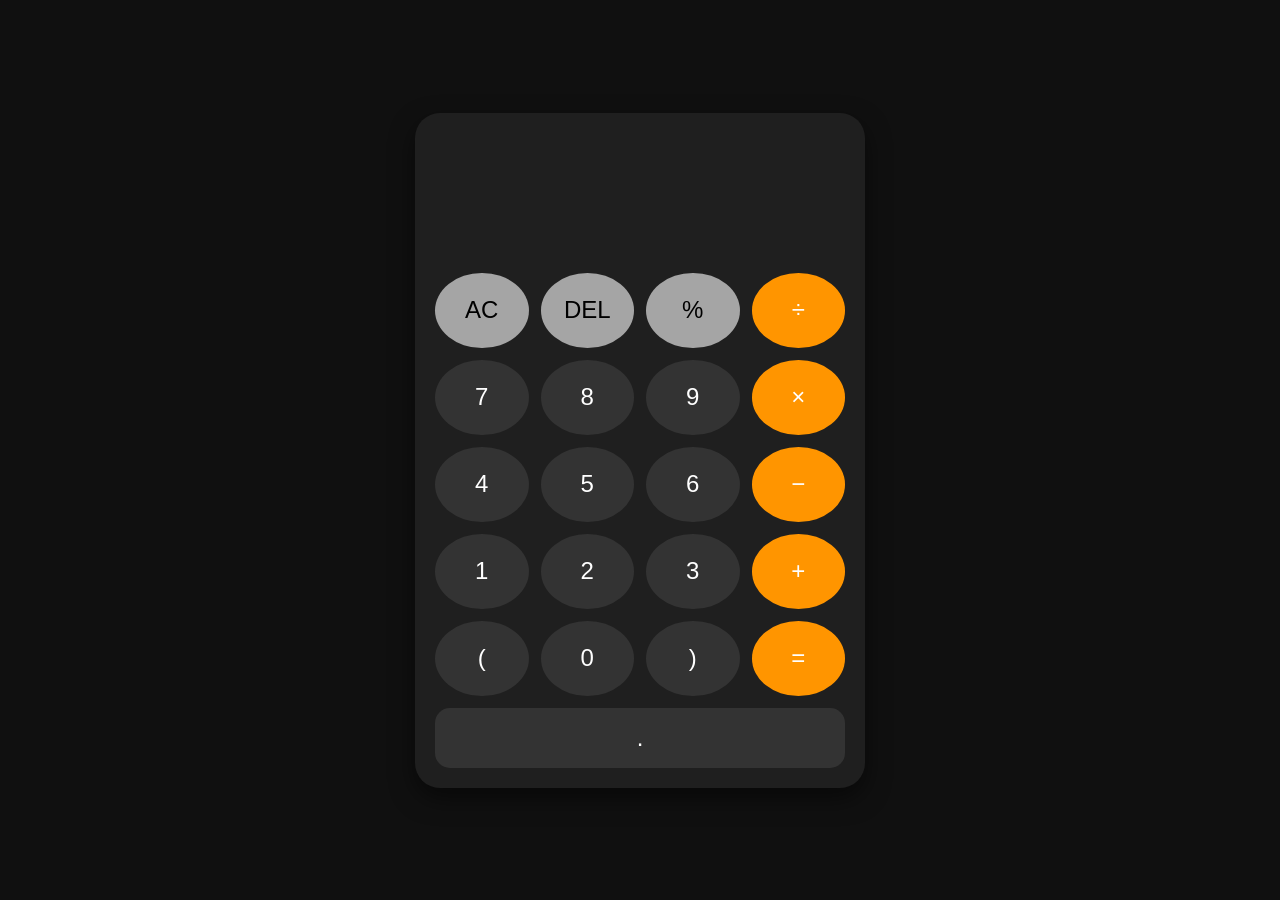
==== index.html @ 7e94d56d "calculator" ====
<!DOCTYPE html>
<html lang="en">

<head>
    <meta charset="UTF-8">
    <meta name="viewport" content="width=device-width, initial-scale=1.0">
    <title>Responsive Calculator</title>
    <link rel="stylesheet" href="style.css">
</head>

<body>

    <div class="calculator">

        <div class="display">
            <div id="history"></div>
            <div id="result"></div>
        </div>

        <div class="buttons">

            <button class="gray" onclick="clearDisplay()">AC</button>
            <button class="gray" onclick="deleteLast()">DEL</button>
            <button class="gray" onclick="append('%')">%</button>
            <button class="orange" onclick="append('/')">÷</button>

            <button onclick="append('7')">7</button>
            <button onclick="append('8')">8</button>
            <button onclick="append('9')">9</button>
            <button class="orange" onclick="append('*')">×</button>

            <button onclick="append('4')">4</button>
            <button onclick="append('5')">5</button>
            <button onclick="append('6')">6</button>
            <button class="orange" onclick="append('-')">−</button>

            <button onclick="append('1')">1</button>
            <button onclick="append('2')">2</button>
            <button onclick="append('3')">3</button>
            <button class="orange" onclick="append('+')">+</button>

            <button onclick="append('(')">(</button>
            <button onclick="append('0')">0</button>
            <button onclick="append(')')">)</button>
            <button class="orange" onclick="calculate()">=</button>

            <button class="wide" onclick="append('.')">.</button>

        </div>

    </div>

    <script src="script.js"></script>

</body>

</html>
---- style.css ----
* {
    margin: 0;
    padding: 0;
    box-sizing: border-box;
    font-family: Arial, sans-serif;
}

body {
    background: #101010;
    display: flex;
    justify-content: center;
    align-items: center;
    min-height: 100vh;
    padding: 20px;
}

.calculator {
    background: #1f1f1f;
    width: 100%;
    max-width: 420px;
    border-radius: 25px;
    padding: 20px;
    box-shadow: 0 10px 25px rgba(0, 0, 0, .5);
}

.display {
    height: 120px;
    display: flex;
    flex-direction: column;
    justify-content: flex-end;
    align-items: flex-end;
    padding: 10px;
    overflow: hidden;
}

#history {
    color: #9d9d9d;
    font-size: 1.2rem;
    min-height: 30px;
    word-wrap: break-word;
}

#result {
    color: white;
    font-size: 2.8rem;
    font-weight: bold;
    word-wrap: break-word;
}

.buttons {
    display: grid;
    grid-template-columns: repeat(4, 1fr);
    gap: 12px;
    margin-top: 20px;
}

button {
    height: 70px;
    border: none;
    border-radius: 50%;
    font-size: 1.4rem;
    cursor: pointer;
    background: #333;
    color: white;
    transition: .2s;
}

button:hover {
    transform: scale(.95);
}

.orange {
    background: #ff9500;
}

.gray {
    background: #a5a5a5;
    color: black;
}

.wide {
    grid-column: span 4;
    border-radius: 15px;
    height: 60px;
}

@media(max-width:500px) {
    .calculator {
        max-width: 100%;
    }
    button {
        height: 60px;
        font-size: 1.2rem;
    }
    #result {
        font-size: 2.2rem;
    }
    #history {
        font-size: 1rem;
    }
}

@media(min-width:900px) {
    .calculator {
        max-width: 450px;
    }
    button {
        height: 75px;
        font-size: 1.5rem;
    }
}
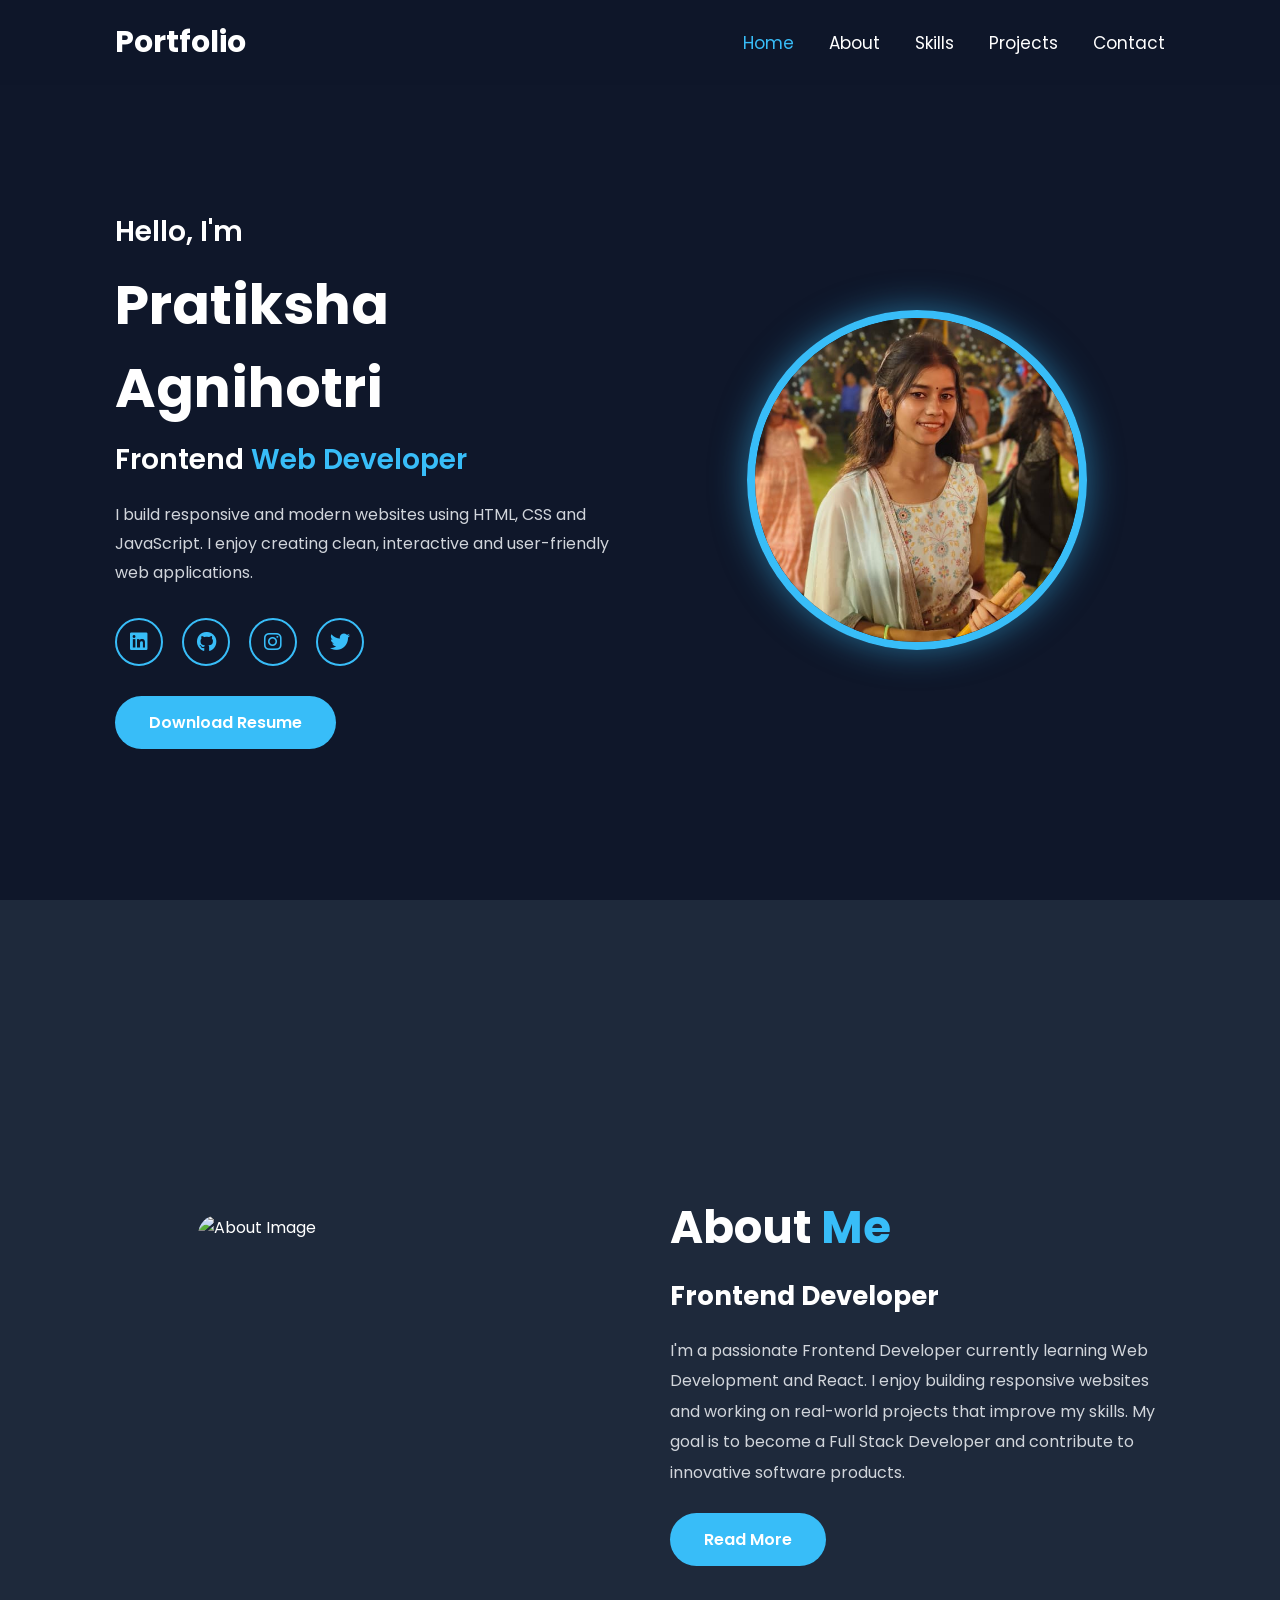
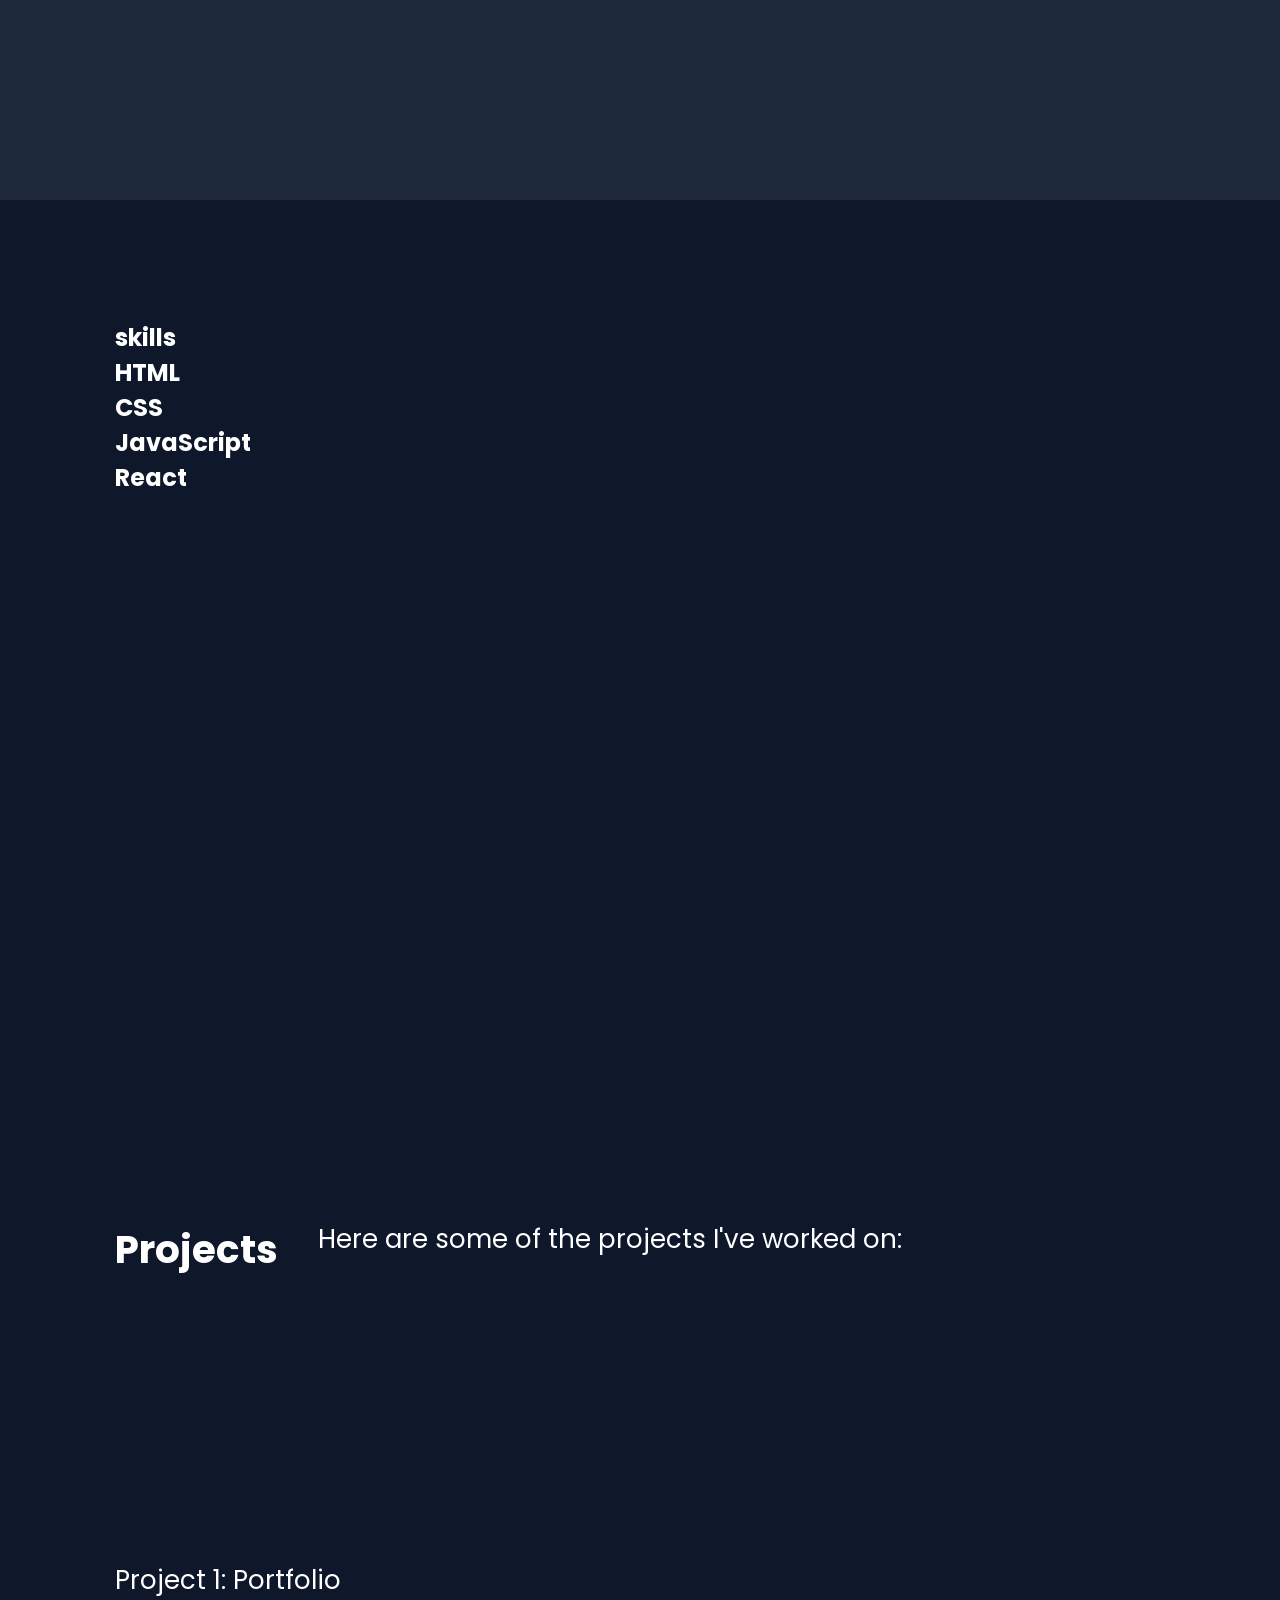
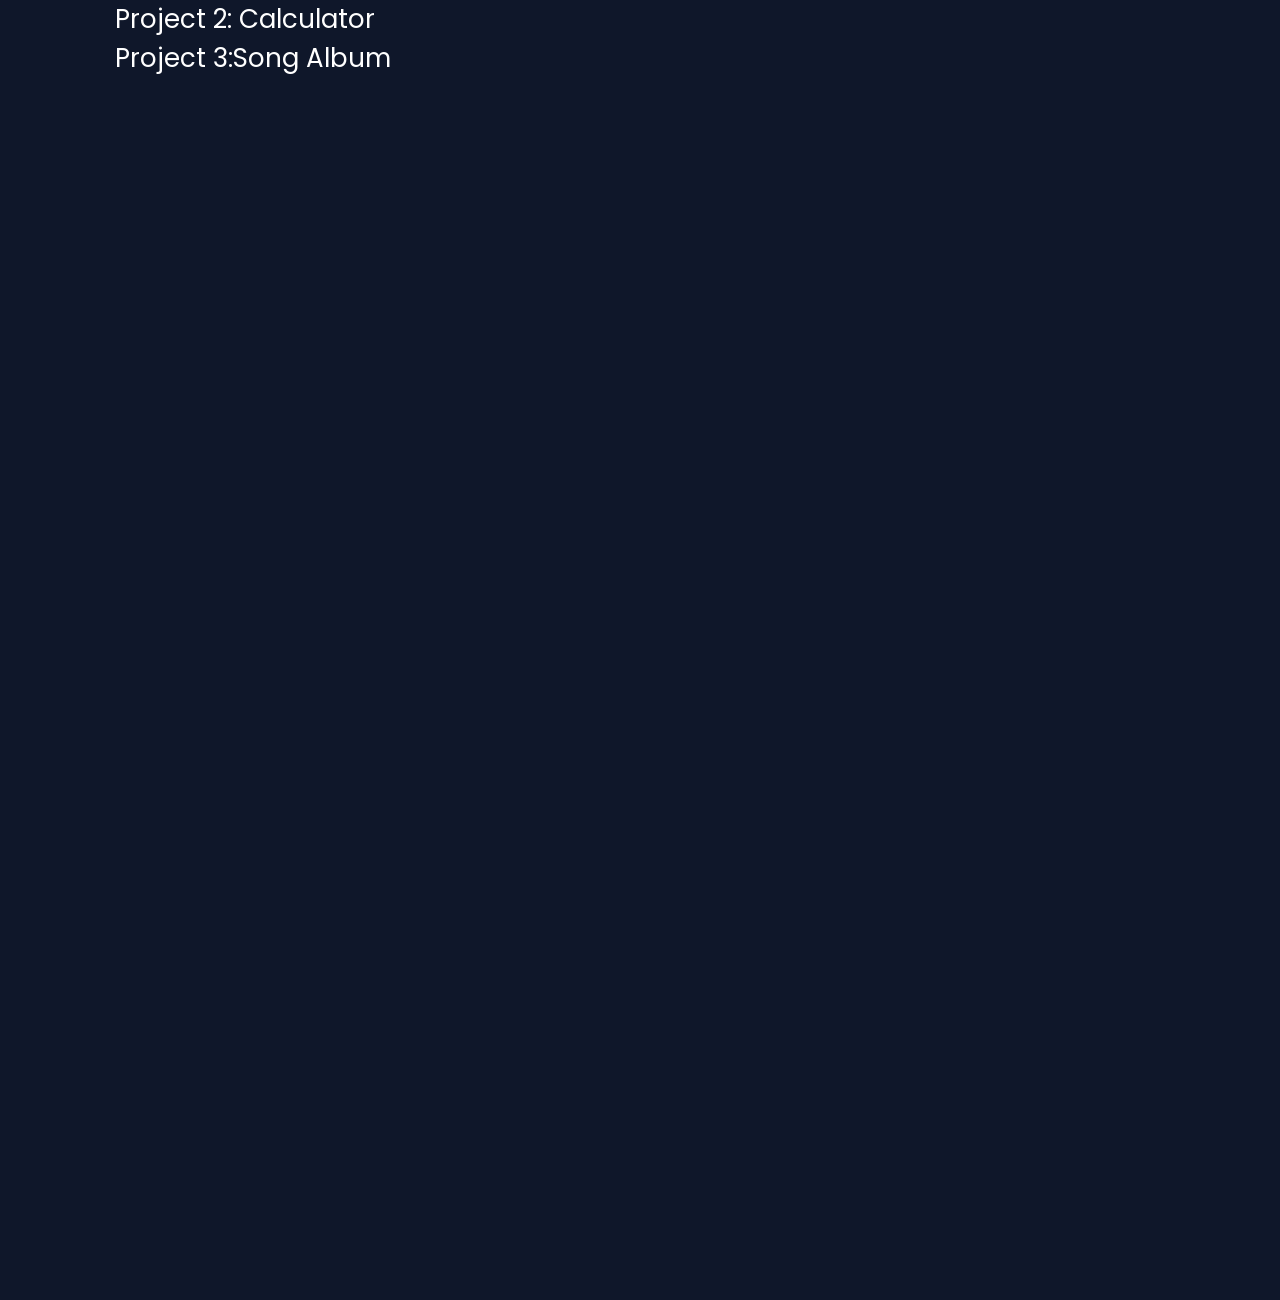
==== commit 243cd744: "move portfolio" ====
--- a/index.html
+++ b/index.html
@@ -4,54 +4,139 @@
 <head>
     <meta charset="UTF-8">
     <meta name="viewport" content="width=device-width, initial-scale=1.0">
-    <title>Responsive Calculator</title>
+
+    <!-- Font Awesome -->
+    <link rel="stylesheet" href="https://cdnjs.cloudflare.com/ajax/libs/font-awesome/6.5.2/css/all.min.css">
+
+    <!-- CSS -->
     <link rel="stylesheet" href="style.css">
+
+    <title>Pratiksha Agnihotri | Portfolio</title>
 </head>
 
 <body>
 
-    <div class="calculator">
+    <!-- ================= HEADER ================= -->
 
-        <div class="display">
-            <div id="history"></div>
-            <div id="result"></div>
-        </div>
+    <header>
 
-        <div class="buttons">
+        <a href="#" class="logo">Portfolio</a>
 
-            <button class="gray" onclick="clearDisplay()">AC</button>
-            <button class="gray" onclick="deleteLast()">DEL</button>
-            <button class="gray" onclick="append('%')">%</button>
-            <button class="orange" onclick="append('/')">÷</button>
+        <i class="fa-solid fa-bars" id="menu"></i>
 
-            <button onclick="append('7')">7</button>
-            <button onclick="append('8')">8</button>
-            <button onclick="append('9')">9</button>
-            <button class="orange" onclick="append('*')">×</button>
+        <nav class="navbar">
 
-            <button onclick="append('4')">4</button>
-            <button onclick="append('5')">5</button>
-            <button onclick="append('6')">6</button>
-            <button class="orange" onclick="append('-')">−</button>
+            <a href="#home" class="active">Home</a>
+            <a href="#about">About</a>
+            <a href="#skills">Skills</a>
+            <a href="#projects">Projects</a>
+            <a href="#contact">Contact</a>
 
-            <button onclick="append('1')">1</button>
-            <button onclick="append('2')">2</button>
-            <button onclick="append('3')">3</button>
-            <button class="orange" onclick="append('+')">+</button>
+        </nav>
 
-            <button onclick="append('(')">(</button>
-            <button onclick="append('0')">0</button>
-            <button onclick="append(')')">)</button>
-            <button class="orange" onclick="calculate()">=</button>
+    </header>
 
-            <button class="wide" onclick="append('.')">.</button>
+    <!-- ================= HOME ================= -->
+
+    <section class="home" id="home">
+
+        <div class="home-content">
+
+            <h3>Hello, I'm</h3>
+
+            <h1>Pratiksha Agnihotri</h1>
+
+            <h3>Frontend <span>Web Developer</span></h3>
+
+            <p>
+                I build responsive and modern websites using HTML, CSS and JavaScript. I enjoy creating clean, interactive and user-friendly web applications.
+            </p>
+
+            <div class="social-media">
+
+                <a href="#"><i class="fab fa-linkedin"></i></a>
+
+                <a href="#"><i class="fab fa-github"></i></a>
+
+                <a href="#"><i class="fab fa-instagram"></i></a>
+
+                <a href="#"><i class="fab fa-twitter"></i></a>
+
+            </div>
+
+            <a href="#" class="btn">Download Resume</a>
 
         </div>
 
-    </div>
+        <div class="home-img">
+
+            <img src="profile.jpeg" alt="Profile">
+
+        </div>
+
+    </section>
+
+    <!-- ================= ABOUT ================= -->
+
+    <section class="about" id="about">
+
+        <div class="about-img">
+
+            <img src="images/profile.jpeg" alt="About Image">
+
+        </div>
+
+        <div class="about-content">
+
+            <h2 class="heading">About <span>Me</span></h2>
+
+            <h3>Frontend Developer</h3>
+
+            <p>
+
+                I'm a passionate Frontend Developer currently learning Web Development and React. I enjoy building responsive websites and working on real-world projects that improve my skills. My goal is to become a Full Stack Developer and contribute to innovative
+                software products.
+
+            </p>
+
+            <a href="#" class="btn">Read More</a>
+
+        </div>
+
+    </section>
+
+    <!-- Future Sections -->
+
+    <section id="skills">
+        <h1>skills</h1>
+        <h2>
+            <ul>
+                <li>HTML</li>
+
+
+                <li>CSS</li>
+
+                <li>JavaScript</li>
+                <li>React</li>
+            </ul>
+        </h2>
+    </section>
+
+    <section id="projects">
+        <h1>Projects</h1> <br>
+        <p>Here are some of the projects I've worked on:</p>
+        <ul>
+            <li> Project 1: Portfolio </li>
+            <li> Project 2: Calculator</li>
+            <li> Project 3:Song Album </li>
+        </ul>
+    </section>
+
+    <section id="contact"></section>
 
     <script src="script.js"></script>
 
+    </div>
 </body>
 
 </html>
--- a/style.css
+++ b/style.css
@@ -1,111 +1,328 @@
+/* ================= GOOGLE FONT ================= */
+
+@import url('https://fonts.googleapis.com/css2?family=Poppins:wght@300;400;500;600;700;800&display=swap');
+
+/* ================= RESET ================= */
+
 * {
     margin: 0;
     padding: 0;
     box-sizing: border-box;
-    font-family: Arial, sans-serif;
+    text-decoration: none;
+    list-style: none;
+    scroll-behavior: smooth;
+    font-family: 'Poppins', sans-serif;
+}
+
+:root {
+    --bg: #0f172a;
+    --second-bg: #1e293b;
+    --text: #ffffff;
+    --main: #38bdf8;
 }
 
 body {
-    background: #101010;
+    background: var(--bg);
+    color: var(--text);
+}
+
+
+/* ================= HEADER ================= */
+
+header {
+    position: fixed;
+    top: 0;
+    left: 0;
+    width: 100%;
+    padding: 20px 9%;
+    display: flex;
+    justify-content: space-between;
+    align-items: center;
+    background: rgba(15, 23, 42, .95);
+    backdrop-filter: blur(8px);
+    z-index: 1000;
+}
+
+.logo {
+    color: var(--text);
+    font-size: 30px;
+    font-weight: 700;
+}
+
+.navbar {
+    display: flex;
+    gap: 35px;
+}
+
+.navbar a {
+    color: var(--text);
+    font-size: 17px;
+    transition: .3s;
+}
+
+.navbar a:hover,
+.navbar a.active {
+    color: var(--main);
+}
+
+#menu {
+    display: none;
+    color: white;
+    font-size: 28px;
+    cursor: pointer;
+}
+
+
+/* ================= SECTION ================= */
+
+section {
+    min-height: 100vh;
+    padding: 120px 9% 60px;
+}
+
+
+/* ================= HOME ================= */
+
+.home {
+    display: flex;
+    justify-content: space-between;
+    align-items: center;
+    gap: 60px;
+    flex-wrap: wrap;
+}
+
+.home-content {
+    flex: 1;
+}
+
+.home-content h3 {
+    font-size: 28px;
+    font-weight: 600;
+}
+
+.home-content h1 {
+    font-size: 55px;
+    margin: 10px 0;
+}
+
+.home-content span {
+    color: var(--main);
+}
+
+.home-content p {
+    margin: 20px 0;
+    line-height: 1.8;
+    color: #d1d5db;
+    max-width: 600px;
+}
+
+.home-img {
+    flex: 1;
     display: flex;
     justify-content: center;
-    align-items: center;
-    min-height: 100vh;
-    padding: 20px;
-}
-
-.calculator {
-    background: #1f1f1f;
-    width: 100%;
-    max-width: 420px;
-    border-radius: 25px;
-    padding: 20px;
-    box-shadow: 0 10px 25px rgba(0, 0, 0, .5);
-}
-
-.display {
-    height: 120px;
-    display: flex;
-    flex-direction: column;
-    justify-content: flex-end;
-    align-items: flex-end;
-    padding: 10px;
-    overflow: hidden;
-}
-
-#history {
-    color: #9d9d9d;
-    font-size: 1.2rem;
-    min-height: 30px;
-    word-wrap: break-word;
-}
-
-#result {
-    color: white;
-    font-size: 2.8rem;
-    font-weight: bold;
-    word-wrap: break-word;
-}
-
-.buttons {
-    display: grid;
-    grid-template-columns: repeat(4, 1fr);
-    gap: 12px;
-    margin-top: 20px;
-}
-
-button {
-    height: 70px;
-    border: none;
+}
+
+.home-img img {
+    width: 340px;
+    height: 340px;
+    object-fit: cover;
     border-radius: 50%;
-    font-size: 1.4rem;
-    cursor: pointer;
-    background: #333;
-    color: white;
-    transition: .2s;
-}
-
-button:hover {
-    transform: scale(.95);
-}
-
-.orange {
-    background: #ff9500;
-}
-
-.gray {
-    background: #a5a5a5;
-    color: black;
-}
-
-.wide {
-    grid-column: span 4;
-    border-radius: 15px;
-    height: 60px;
-}
-
-@media(max-width:500px) {
-    .calculator {
-        max-width: 100%;
-    }
-    button {
-        height: 60px;
-        font-size: 1.2rem;
-    }
-    #result {
-        font-size: 2.2rem;
-    }
-    #history {
-        font-size: 1rem;
-    }
-}
-
-@media(min-width:900px) {
-    .calculator {
-        max-width: 450px;
-    }
-    button {
-        height: 75px;
-        font-size: 1.5rem;
+    border: 8px solid var(--main);
+    box-shadow: 0 0 35px rgba(56, 189, 248, .5);
+}
+
+
+/* ================= SOCIAL ================= */
+
+.social-media {
+    margin: 30px 0;
+}
+
+.social-media a {
+    width: 48px;
+    height: 48px;
+    display: inline-flex;
+    justify-content: center;
+    align-items: center;
+    border: 2px solid var(--main);
+    border-radius: 50%;
+    color: var(--main);
+    margin-right: 15px;
+    font-size: 20px;
+    transition: .4s;
+}
+
+.social-media a:hover {
+    background: var(--main);
+    color: var(--bg);
+    transform: translateY(-5px);
+}
+
+
+/* ================= BUTTON ================= */
+
+.btn {
+    display: inline-block;
+    padding: 14px 34px;
+    background: var(--main);
+    color: #fff;
+    border-radius: 40px;
+    font-weight: 600;
+    transition: .4s;
+}
+
+.btn:hover {
+    transform: translateY(-5px);
+    box-shadow: 0 0 20px var(--main);
+}
+
+
+/* ================= ABOUT ================= */
+
+.about {
+    display: flex;
+    justify-content: space-between;
+    align-items: center;
+    gap: 60px;
+    flex-wrap: wrap;
+    background: var(--second-bg);
+}
+
+.about-img {
+    flex: 1;
+    display: flex;
+    justify-content: center;
+}
+
+.about-img img {
+    width: 330px;
+    height: 330px;
+    border-radius: 20px;
+    object-fit: cover;
+}
+
+.about-content {
+    flex: 1;
+}
+
+.heading {
+    font-size: 45px;
+    margin-bottom: 15px;
+}
+
+.heading span {
+    color: var(--main);
+}
+
+.about-content h3 {
+    font-size: 26px;
+    margin-bottom: 20px;
+}
+
+.about-content p {
+    color: #d1d5db;
+    line-height: 1.9;
+    margin-bottom: 25px;
+}
+
+.skills {
+    display: flex;
+    justify-content: space-between;
+    align-items: center;
+    gap: 20px;
+    flex-wrap: wrap;
+    font-size: 26px;
+}
+
+#projects {
+    display: flex;
+    font-size: 26px;
+    gap: 20px;
+    flex-wrap: wrap;
+}
+
+#project-content p {
+    color: #d1d5db;
+    line-height: 1.9;
+    gap: 20px;
+    margin-bottom: 25px;
+}
+
+#project-content ul {
+    font-size: 26px;
+    margin-bottom: 20px;
+}
+
+
+/* ================= RESPONSIVE ================= */
+
+@media(max-width:991px) {
+    header {
+        padding: 20px 5%;
+    }
+    section {
+        padding: 120px 5% 60px;
+    }
+}
+
+@media(max-width:768px) {
+    #menu {
+        display: block;
+    }
+    .navbar {
+        position: absolute;
+        top: 100%;
+        left: -100%;
+        width: 100%;
+        background: #111827;
+        flex-direction: column;
+        text-align: center;
+        padding: 20px 0;
+        transition: .4s;
+    }
+    .navbar.active {
+        left: 0;
+    }
+    .home {
+        flex-direction: column-reverse;
+        text-align: center;
+    }
+    .about {
+        flex-direction: column;
+        text-align: center;
+    }
+    .home-img img {
+        width: 280px;
+        height: 280px;
+    }
+    .about-img img {
+        width: 280px;
+        height: 280px;
+    }
+    .home-content h1 {
+        font-size: 42px;
+    }
+    .heading {
+        font-size: 38px;
+    }
+}
+
+@media(max-width:480px) {
+    .home-content h1 {
+        font-size: 34px;
+    }
+    .home-content h3 {
+        font-size: 22px;
+    }
+    .home-img img {
+        width: 230px;
+        height: 230px;
+    }
+    .about-img img {
+        width: 230px;
+        height: 230px;
+    }
+    .btn {
+        padding: 12px 26px;
     }
 }
